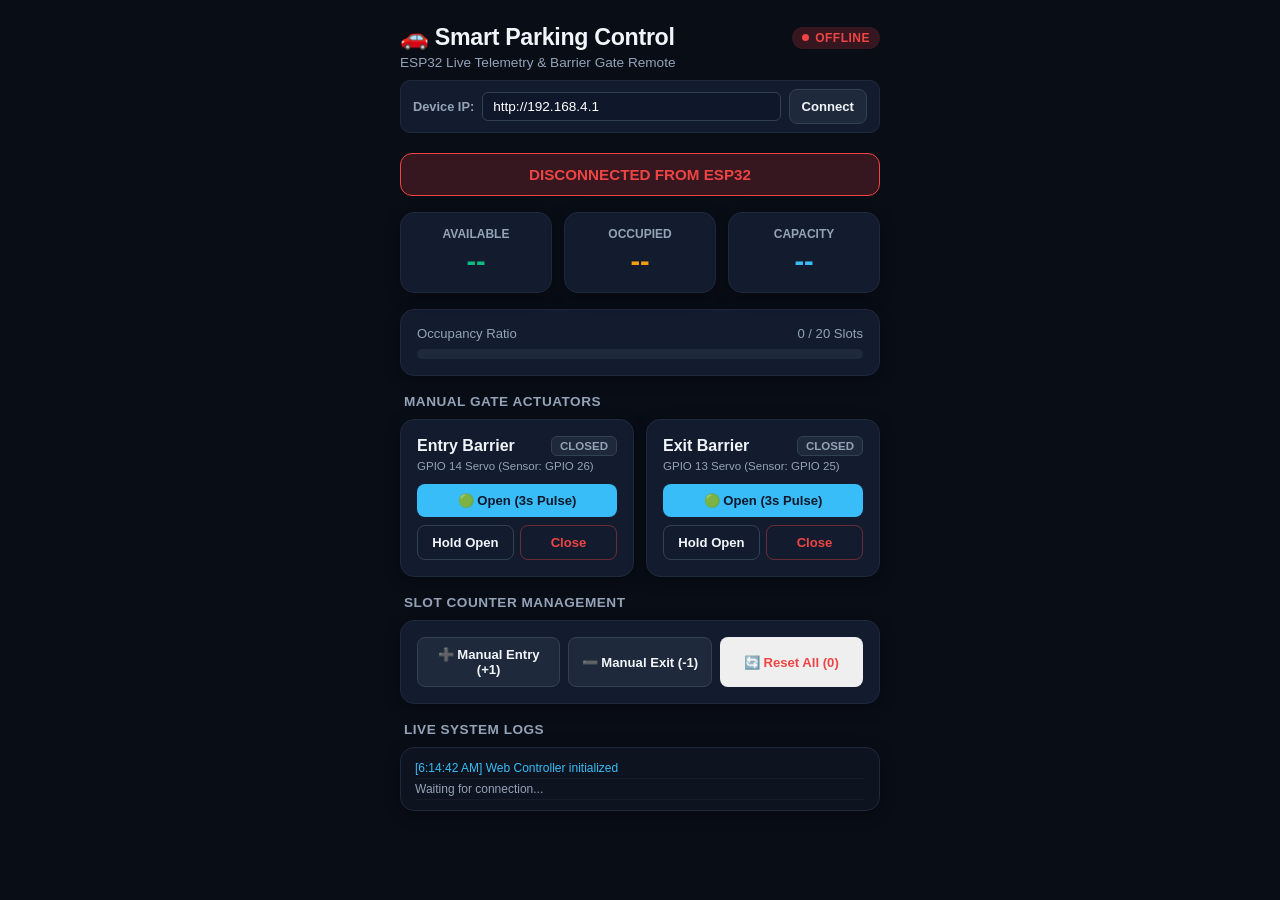
==== SmartPark_WebControl/data/index.html @ 6271a793 "Add SmartPark_WebControl sketch with LittleFS web app and remote gate controls" ====
<!DOCTYPE html>
<html lang="en">
<head>
  <meta charset="UTF-8">
  <meta name="viewport" content="width=device-width, initial-scale=1.0">
  <title>Smart Parking Control Center</title>
  <link rel="stylesheet" href="style.css">
</head>
<body>
  <div class="container">
    <!-- Header -->
    <header>
      <div class="title-row">
        <h1>🚗 Smart Parking Control</h1>
        <div id="conn-status" class="status-pill pill-online">
          <span class="dot"></span> <span id="conn-text">ONLINE</span>
        </div>
      </div>
      <p class="subtitle">ESP32 Live Telemetry & Barrier Gate Remote</p>

      <!-- Connection IP Bar for Standalone Mode -->
      <div id="ip-config-bar" class="ip-bar">
        <label for="esp-ip">Device IP:</label>
        <input type="text" id="esp-ip" value="http://192.168.4.1" placeholder="http://192.168.4.1">
        <button id="save-ip-btn" class="btn btn-secondary">Connect</button>
      </div>
    </header>

    <!-- Parking Status Banner -->
    <div id="banner" class="status-banner banner-ok">CHECKING SYSTEM...</div>

    <!-- Live Metrics Grid -->
    <div class="grid grid-3">
      <div class="card metric-card">
        <div class="label">Available</div>
        <div id="avail" class="value val-avail">--</div>
      </div>
      <div class="card metric-card">
        <div class="label">Occupied</div>
        <div id="occ" class="value val-occ">--</div>
      </div>
      <div class="card metric-card">
        <div class="label">Capacity</div>
        <div id="total" class="value val-total">--</div>
      </div>
    </div>

    <!-- Occupancy Progress Bar -->
    <div class="card progress-card">
      <div class="progress-header">
        <span>Occupancy Ratio</span>
        <span id="cap-text">0 / 20 Slots</span>
      </div>
      <div class="progress-track">
        <div id="bar" class="progress-fill"></div>
      </div>
    </div>

    <!-- Web Remote Controls -->
    <section class="section-title">Manual Gate Actuators</section>
    
    <div class="grid grid-2">
      <!-- Entry Gate Control Card -->
      <div class="card gate-card">
        <div class="gate-header">
          <h3>Entry Barrier</h3>
          <span id="entry-badge" class="badge badge-closed">CLOSED</span>
        </div>
        <p class="gate-hint">GPIO 14 Servo (Sensor: GPIO 26)</p>
        <div class="button-group">
          <button class="btn btn-primary" onclick="actuateGate('entry', 'pulse')">
            🟢 Open (3s Pulse)
          </button>
          <div class="btn-subgroup">
            <button class="btn btn-outline" onclick="actuateGate('entry', 'open')">Hold Open</button>
            <button class="btn btn-outline btn-danger" onclick="actuateGate('entry', 'close')">Close</button>
          </div>
        </div>
      </div>

      <!-- Exit Gate Control Card -->
      <div class="card gate-card">
        <div class="gate-header">
          <h3>Exit Barrier</h3>
          <span id="exit-badge" class="badge badge-closed">CLOSED</span>
        </div>
        <p class="gate-hint">GPIO 13 Servo (Sensor: GPIO 25)</p>
        <div class="button-group">
          <button class="btn btn-primary" onclick="actuateGate('exit', 'pulse')">
            🟢 Open (3s Pulse)
          </button>
          <div class="btn-subgroup">
            <button class="btn btn-outline" onclick="actuateGate('exit', 'open')">Hold Open</button>
            <button class="btn btn-outline btn-danger" onclick="actuateGate('exit', 'close')">Close</button>
          </div>
        </div>
      </div>
    </div>

    <!-- Slot Overrides -->
    <section class="section-title">Slot Counter Management</section>
    <div class="card control-card">
      <div class="button-row">
        <button class="btn btn-secondary" onclick="adjustSlots('inc')">
          ➕ Manual Entry (+1)
        </button>
        <button class="btn btn-secondary" onclick="adjustSlots('dec')">
          ➖ Manual Exit (-1)
        </button>
        <button class="btn btn-danger" onclick="resetSlots()">
          🔄 Reset All (0)
        </button>
      </div>
    </div>

    <!-- Event Log -->
    <section class="section-title">Live System Logs</section>
    <div class="card log-card">
      <ul id="event-log">
        <li class="log-entry">Waiting for connection...</li>
      </ul>
    </div>
  </div>

  <script src="app.js"></script>
</body>
</html>
---- SmartPark_WebControl/data/style.css ----
:root {
  --bg: #090d16;
  --card-bg: #131c2e;
  --card-border: #1e293b;
  --text: #f1f5f9;
  --muted: #94a3b8;
  --green: #10b981;
  --green-glow: rgba(16, 185, 129, 0.2);
  --red: #ef4444;
  --red-glow: rgba(239, 68, 68, 0.2);
  --amber: #f59e0b;
  --amber-glow: rgba(245, 158, 11, 0.2);
  --blue: #38bdf8;
  --blue-hover: #0284c7;
}

* {
  box-sizing: border-box;
  margin: 0;
  padding: 0;
  font-family: -apple-system, BlinkMacSystemFont, "Segoe UI", Roboto, Helvetica, Arial, sans-serif;
}

body {
  background: var(--bg);
  color: var(--text);
  padding: 24px 16px;
  display: flex;
  justify-content: center;
  min-height: 100vh;
}

.container {
  width: 100%;
  max-width: 480px;
}

header {
  margin-bottom: 20px;
}

.title-row {
  display: flex;
  justify-content: space-between;
  align-items: center;
  margin-bottom: 4px;
}

h1 {
  font-size: 1.45rem;
  font-weight: 700;
  letter-spacing: -0.3px;
}

.subtitle {
  font-size: 0.85rem;
  color: var(--muted);
}

.status-pill {
  display: inline-flex;
  align-items: center;
  gap: 6px;
  padding: 4px 10px;
  border-radius: 999px;
  font-size: 0.75rem;
  font-weight: 700;
  letter-spacing: 0.5px;
}

.pill-online {
  background: var(--green-glow);
  color: var(--green);
}

.pill-offline {
  background: var(--red-glow);
  color: var(--red);
}

.dot {
  width: 7px;
  height: 7px;
  border-radius: 50%;
  background: currentColor;
  animation: pulse 1.6s infinite;
}

@keyframes pulse {
  0%, 100% { opacity: 1; transform: scale(1); }
  50% { opacity: 0.4; transform: scale(0.85); }
}

.ip-bar {
  display: none;
  margin-top: 10px;
  padding: 8px 12px;
  background: var(--card-bg);
  border: 1px solid var(--card-border);
  border-radius: 10px;
  align-items: center;
  gap: 8px;
  font-size: 0.8rem;
}

.ip-bar label {
  color: var(--muted);
  font-weight: 600;
}

.ip-bar input {
  flex: 1;
  background: #0f172a;
  border: 1px solid #334155;
  color: #fff;
  padding: 6px 10px;
  border-radius: 6px;
  font-size: 0.85rem;
}

.status-banner {
  text-align: center;
  padding: 12px;
  border-radius: 12px;
  font-weight: 700;
  font-size: 0.95rem;
  margin-bottom: 16px;
  transition: all 0.3s ease;
}

.banner-ok {
  background: var(--green-glow);
  color: var(--green);
  border: 1px solid var(--green);
}

.banner-full {
  background: var(--red-glow);
  color: var(--red);
  border: 1px solid var(--red);
}

.grid {
  display: grid;
  gap: 12px;
  margin-bottom: 16px;
}

.grid-3 {
  grid-template-columns: repeat(3, 1fr);
}

.grid-2 {
  grid-template-columns: repeat(2, 1fr);
}

.card {
  background: var(--card-bg);
  border: 1px solid var(--card-border);
  border-radius: 14px;
  padding: 16px;
  box-shadow: 0 4px 16px rgba(0, 0, 0, 0.3);
}

.metric-card {
  text-align: center;
  padding: 14px 8px;
}

.metric-card .label {
  font-size: 0.75rem;
  color: var(--muted);
  text-transform: uppercase;
  font-weight: 600;
}

.metric-card .value {
  font-size: 1.8rem;
  font-weight: 800;
  margin-top: 4px;
}

.val-avail { color: var(--green); }
.val-occ { color: var(--amber); }
.val-total { color: var(--blue); }

.progress-card {
  margin-bottom: 16px;
}

.progress-header {
  display: flex;
  justify-content: space-between;
  font-size: 0.82rem;
  color: var(--muted);
  margin-bottom: 8px;
}

.progress-track {
  width: 100%;
  height: 10px;
  background: #1e293b;
  border-radius: 999px;
  overflow: hidden;
}

.progress-fill {
  height: 100%;
  background: linear-gradient(90deg, #38bdf8, #818cf8);
  width: 0%;
  transition: width 0.4s ease;
}

.section-title {
  font-size: 0.85rem;
  font-weight: 700;
  color: var(--muted);
  text-transform: uppercase;
  letter-spacing: 0.5px;
  margin: 18px 0 10px 4px;
}

.gate-card {
  display: flex;
  flex-direction: column;
  justify-content: space-between;
}

.gate-header {
  display: flex;
  justify-content: space-between;
  align-items: center;
  margin-bottom: 4px;
}

.gate-header h3 {
  font-size: 1rem;
  font-weight: 700;
}

.gate-hint {
  font-size: 0.72rem;
  color: var(--muted);
  margin-bottom: 12px;
}

.badge {
  padding: 3px 8px;
  border-radius: 6px;
  font-size: 0.72rem;
  font-weight: 800;
}

.badge-open {
  background: var(--green-glow);
  color: var(--green);
  border: 1px solid var(--green);
}

.badge-closed {
  background: #1e293b;
  color: var(--muted);
  border: 1px solid #334155;
}

.button-group {
  display: flex;
  flex-direction: column;
  gap: 8px;
}

.btn-subgroup {
  display: grid;
  grid-template-columns: 1fr 1fr;
  gap: 6px;
}

.button-row {
  display: grid;
  grid-template-columns: 1fr 1fr 1fr;
  gap: 8px;
}

.btn {
  border: none;
  border-radius: 8px;
  padding: 9px 12px;
  font-size: 0.82rem;
  font-weight: 600;
  cursor: pointer;
  transition: background 0.15s ease, transform 0.1s ease;
}

.btn:active {
  transform: scale(0.97);
}

.btn-primary {
  background: var(--blue);
  color: #0f172a;
  font-weight: 700;
}

.btn-primary:hover {
  background: var(--blue-hover);
}

.btn-secondary {
  background: #1e293b;
  color: #f1f5f9;
  border: 1px solid #334155;
}

.btn-secondary:hover {
  background: #334155;
}

.btn-outline {
  background: transparent;
  color: var(--text);
  border: 1px solid #334155;
}

.btn-outline:hover {
  background: #1e293b;
}

.btn-danger {
  color: var(--red);
  border-color: rgba(239, 68, 68, 0.4);
}

.btn-danger:hover {
  background: var(--red-glow);
}

.log-card {
  max-height: 120px;
  overflow-y: auto;
  padding: 10px 14px;
  background: #0d131f;
}

#event-log {
  list-style: none;
  font-family: monospace;
  font-size: 0.75rem;
  color: var(--muted);
}

.log-entry {
  padding: 3px 0;
  border-bottom: 1px solid rgba(255, 255, 255, 0.04);
}

.log-entry:first-child {
  color: #38bdf8;
}
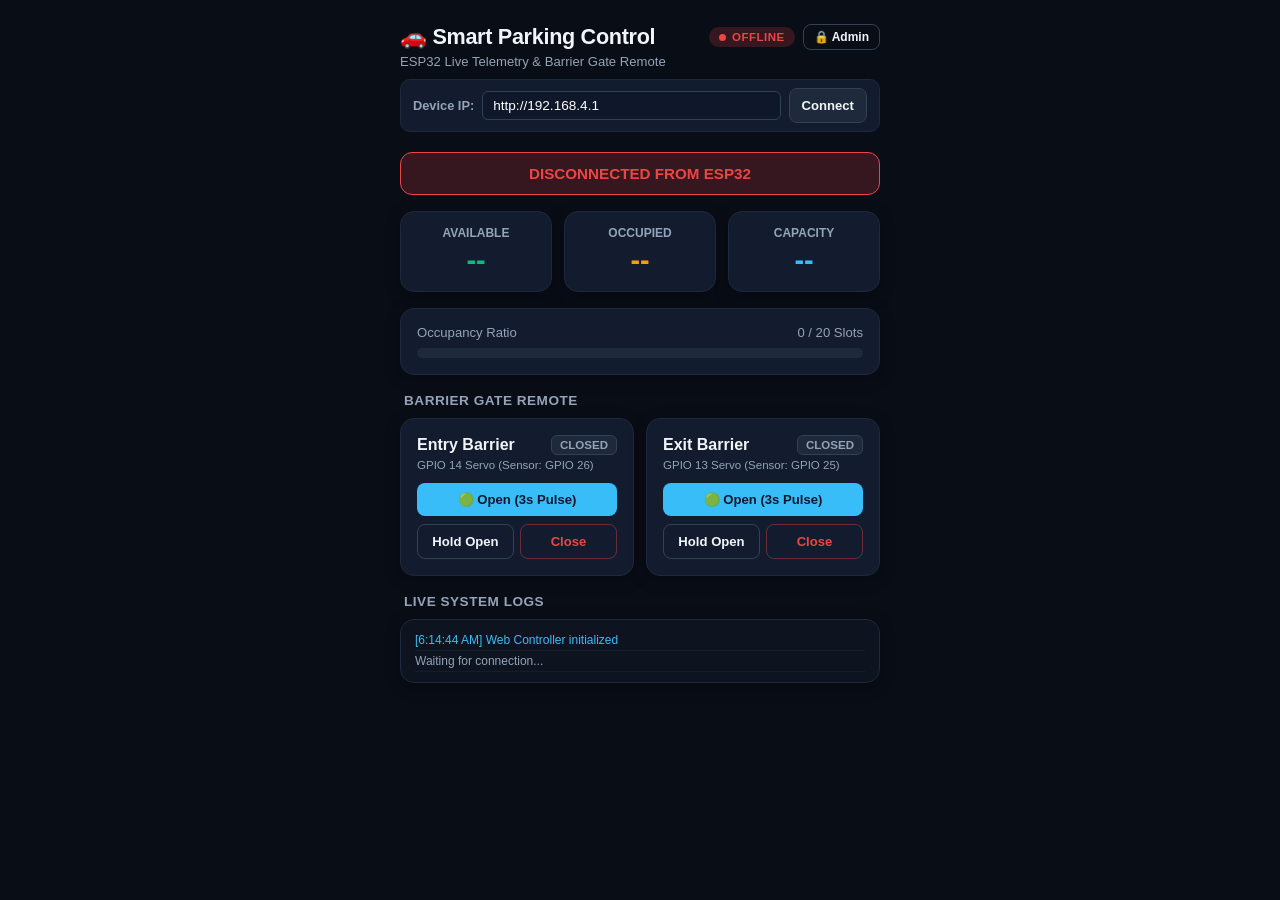
==== commit c457e4cc: "Restrict manual slot adjustments and reset behind Admin PIN authentication" ====
--- a/SmartPark_WebControl/data/index.html
+++ b/SmartPark_WebControl/data/index.html
@@ -12,8 +12,13 @@
     <header>
       <div class="title-row">
         <h1>🚗 Smart Parking Control</h1>
-        <div id="conn-status" class="status-pill pill-online">
-          <span class="dot"></span> <span id="conn-text">ONLINE</span>
+        <div class="header-badges">
+          <div id="conn-status" class="status-pill pill-online">
+            <span class="dot"></span> <span id="conn-text">ONLINE</span>
+          </div>
+          <button id="admin-btn" class="btn btn-sm btn-outline" onclick="openAdminModal()">
+            🔒 Admin
+          </button>
         </div>
       </div>
       <p class="subtitle">ESP32 Live Telemetry & Barrier Gate Remote</p>
@@ -56,8 +61,8 @@
       </div>
     </div>
 
-    <!-- Web Remote Controls -->
-    <section class="section-title">Manual Gate Actuators</section>
+    <!-- Web Remote Controls (Available to All Users) -->
+    <section class="section-title">Barrier Gate Remote</section>
     
     <div class="grid grid-2">
       <!-- Entry Gate Control Card -->
@@ -97,19 +102,25 @@
       </div>
     </div>
 
-    <!-- Slot Overrides -->
-    <section class="section-title">Slot Counter Management</section>
-    <div class="card control-card">
-      <div class="button-row">
-        <button class="btn btn-secondary" onclick="adjustSlots('inc')">
-          ➕ Manual Entry (+1)
-        </button>
-        <button class="btn btn-secondary" onclick="adjustSlots('dec')">
-          ➖ Manual Exit (-1)
-        </button>
-        <button class="btn btn-danger" onclick="resetSlots()">
-          🔄 Reset All (0)
-        </button>
+    <!-- ADMIN ONLY PANEL (Hidden by default) -->
+    <div id="admin-panel" class="admin-panel" style="display: none;">
+      <div class="admin-header">
+        <span class="admin-tag">🛡️ ADMIN PORTAL ACTIVE</span>
+        <button class="btn btn-xs btn-outline" onclick="logoutAdmin()">Lock / Logout</button>
+      </div>
+      <div class="card admin-card">
+        <p class="admin-desc">Manual Slot Overrides & Master Reset</p>
+        <div class="button-row">
+          <button class="btn btn-secondary" onclick="adjustSlots('inc')">
+            ➕ Manual Entry (+1)
+          </button>
+          <button class="btn btn-secondary" onclick="adjustSlots('dec')">
+            ➖ Manual Exit (-1)
+          </button>
+          <button class="btn btn-danger" onclick="resetSlots()">
+            🔄 Reset All (0)
+          </button>
+        </div>
       </div>
     </div>
 
@@ -122,6 +133,20 @@
     </div>
   </div>
 
+  <!-- Admin PIN Modal Dialog -->
+  <div id="admin-modal" class="modal-overlay" style="display: none;">
+    <div class="modal-box">
+      <h3>🛡️ Administrator Authentication</h3>
+      <p class="modal-subtitle">Enter admin PIN to unlock slot adjustment and system reset:</p>
+      <input type="password" id="admin-pin-input" placeholder="Enter PIN (Default: admin123)" autocomplete="current-password">
+      <p id="admin-err-msg" class="err-text" style="display: none;">Incorrect PIN. Try again.</p>
+      <div class="modal-actions">
+        <button class="btn btn-secondary" onclick="closeAdminModal()">Cancel</button>
+        <button class="btn btn-primary" onclick="verifyAdminPin()">Unlock</button>
+      </div>
+    </div>
+  </div>
+
   <script src="app.js"></script>
 </body>
 </html>
--- a/SmartPark_WebControl/data/style.css
+++ b/SmartPark_WebControl/data/style.css
@@ -12,6 +12,8 @@
   --amber-glow: rgba(245, 158, 11, 0.2);
   --blue: #38bdf8;
   --blue-hover: #0284c7;
+  --purple: #a855f7;
+  --purple-glow: rgba(168, 85, 247, 0.2);
 }
 
 * {
@@ -47,14 +49,20 @@
 }
 
 h1 {
-  font-size: 1.45rem;
+  font-size: 1.35rem;
   font-weight: 700;
   letter-spacing: -0.3px;
 }
 
 .subtitle {
-  font-size: 0.85rem;
-  color: var(--muted);
+  font-size: 0.82rem;
+  color: var(--muted);
+}
+
+.header-badges {
+  display: flex;
+  align-items: center;
+  gap: 8px;
 }
 
 .status-pill {
@@ -63,7 +71,7 @@
   gap: 6px;
   padding: 4px 10px;
   border-radius: 999px;
-  font-size: 0.75rem;
+  font-size: 0.72rem;
   font-weight: 700;
   letter-spacing: 0.5px;
 }
@@ -295,6 +303,16 @@
   transform: scale(0.97);
 }
 
+.btn-sm {
+  padding: 5px 10px;
+  font-size: 0.75rem;
+}
+
+.btn-xs {
+  padding: 3px 8px;
+  font-size: 0.7rem;
+}
+
 .btn-primary {
   background: var(--blue);
   color: #0f172a;
@@ -332,6 +350,115 @@
 
 .btn-danger:hover {
   background: var(--red-glow);
+}
+
+/* ============================
+   ADMIN SECTION STYLES
+   ============================ */
+.admin-panel {
+  margin-top: 18px;
+  margin-bottom: 16px;
+  border: 1px dashed var(--purple);
+  border-radius: 14px;
+  padding: 14px;
+  background: rgba(168, 85, 247, 0.05);
+}
+
+.admin-header {
+  display: flex;
+  justify-content: space-between;
+  align-items: center;
+  margin-bottom: 10px;
+}
+
+.admin-tag {
+  font-size: 0.75rem;
+  font-weight: 800;
+  color: var(--purple);
+  letter-spacing: 0.5px;
+}
+
+.admin-card {
+  background: #141629;
+  border: 1px solid rgba(168, 85, 247, 0.3);
+  padding: 12px;
+}
+
+.admin-desc {
+  font-size: 0.78rem;
+  color: var(--muted);
+  margin-bottom: 10px;
+  text-align: center;
+}
+
+/* ============================
+   MODAL DIALOG STYLES
+   ============================ */
+.modal-overlay {
+  position: fixed;
+  top: 0;
+  left: 0;
+  width: 100vw;
+  height: 100vh;
+  background: rgba(0, 0, 0, 0.75);
+  display: flex;
+  justify-content: center;
+  align-items: center;
+  z-index: 1000;
+  backdrop-filter: blur(4px);
+}
+
+.modal-box {
+  background: var(--card-bg);
+  border: 1px solid #334155;
+  border-radius: 16px;
+  padding: 24px;
+  width: 90%;
+  max-width: 360px;
+  box-shadow: 0 10px 30px rgba(0, 0, 0, 0.6);
+  text-align: center;
+}
+
+.modal-box h3 {
+  font-size: 1.15rem;
+  margin-bottom: 8px;
+}
+
+.modal-subtitle {
+  font-size: 0.8rem;
+  color: var(--muted);
+  margin-bottom: 16px;
+}
+
+.modal-box input {
+  width: 100%;
+  padding: 10px 14px;
+  background: #090d16;
+  border: 1px solid #334155;
+  border-radius: 8px;
+  color: #fff;
+  font-size: 0.95rem;
+  text-align: center;
+  letter-spacing: 2px;
+  margin-bottom: 8px;
+}
+
+.modal-box input:focus {
+  outline: none;
+  border-color: var(--purple);
+}
+
+.err-text {
+  color: var(--red);
+  font-size: 0.75rem;
+  margin-bottom: 12px;
+}
+
+.modal-actions {
+  display: grid;
+  grid-template-columns: 1fr 1fr;
+  gap: 10px;
+  margin-top: 14px;
 }
 
 .log-card {
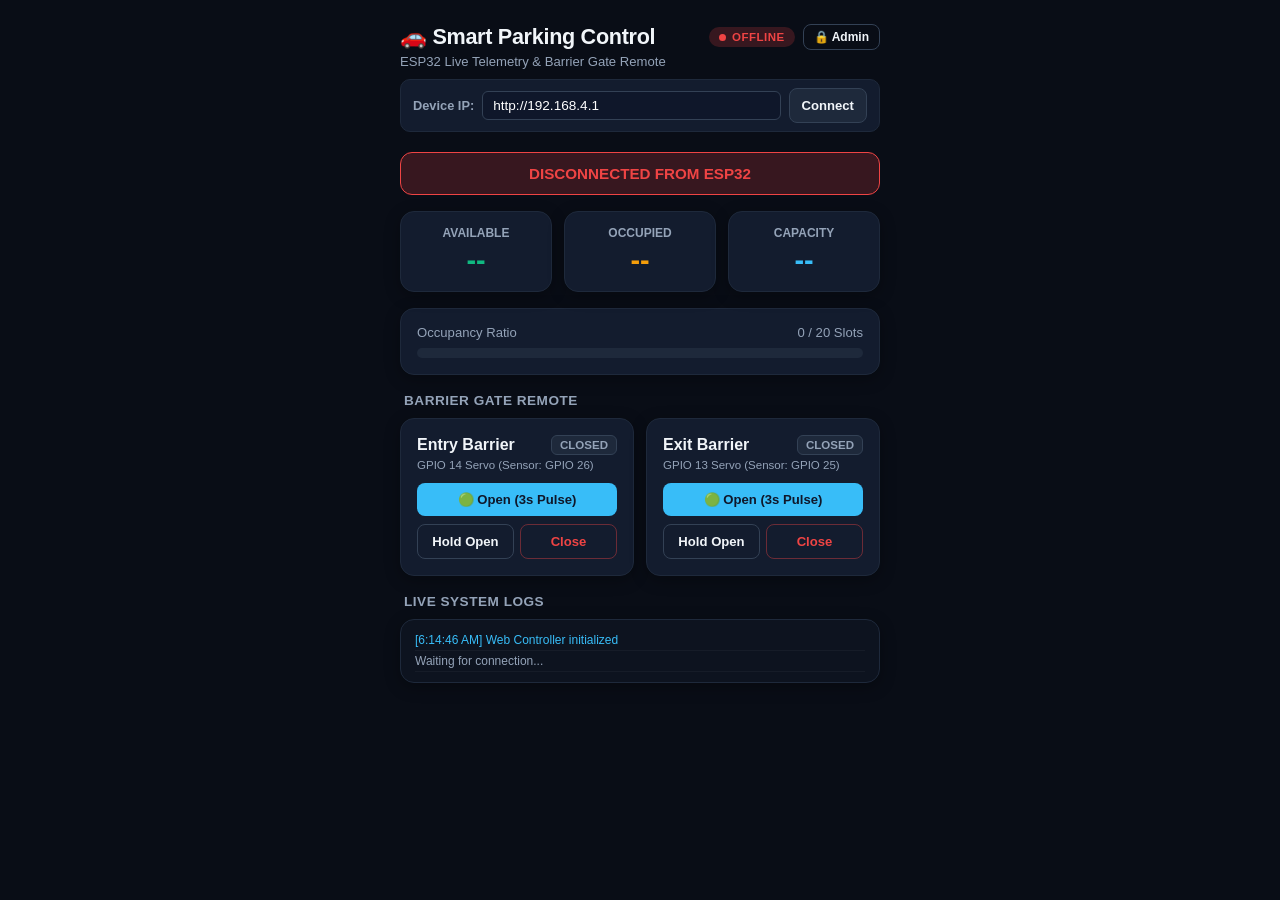
==== commit 77e00fbc: "Update Admin password to admin@marichinthikuka in docs and web app" ====
--- a/SmartPark_WebControl/data/index.html
+++ b/SmartPark_WebControl/data/index.html
@@ -138,8 +138,8 @@
     <div class="modal-box">
       <h3>🛡️ Administrator Authentication</h3>
       <p class="modal-subtitle">Enter admin PIN to unlock slot adjustment and system reset:</p>
-      <input type="password" id="admin-pin-input" placeholder="Enter PIN (Default: admin123)" autocomplete="current-password">
-      <p id="admin-err-msg" class="err-text" style="display: none;">Incorrect PIN. Try again.</p>
+      <input type="password" id="admin-pin-input" placeholder="Enter Admin Password" autocomplete="current-password">
+      <p id="admin-err-msg" class="err-text" style="display: none;">Incorrect password. Try again.</p>
       <div class="modal-actions">
         <button class="btn btn-secondary" onclick="closeAdminModal()">Cancel</button>
         <button class="btn btn-primary" onclick="verifyAdminPin()">Unlock</button>
